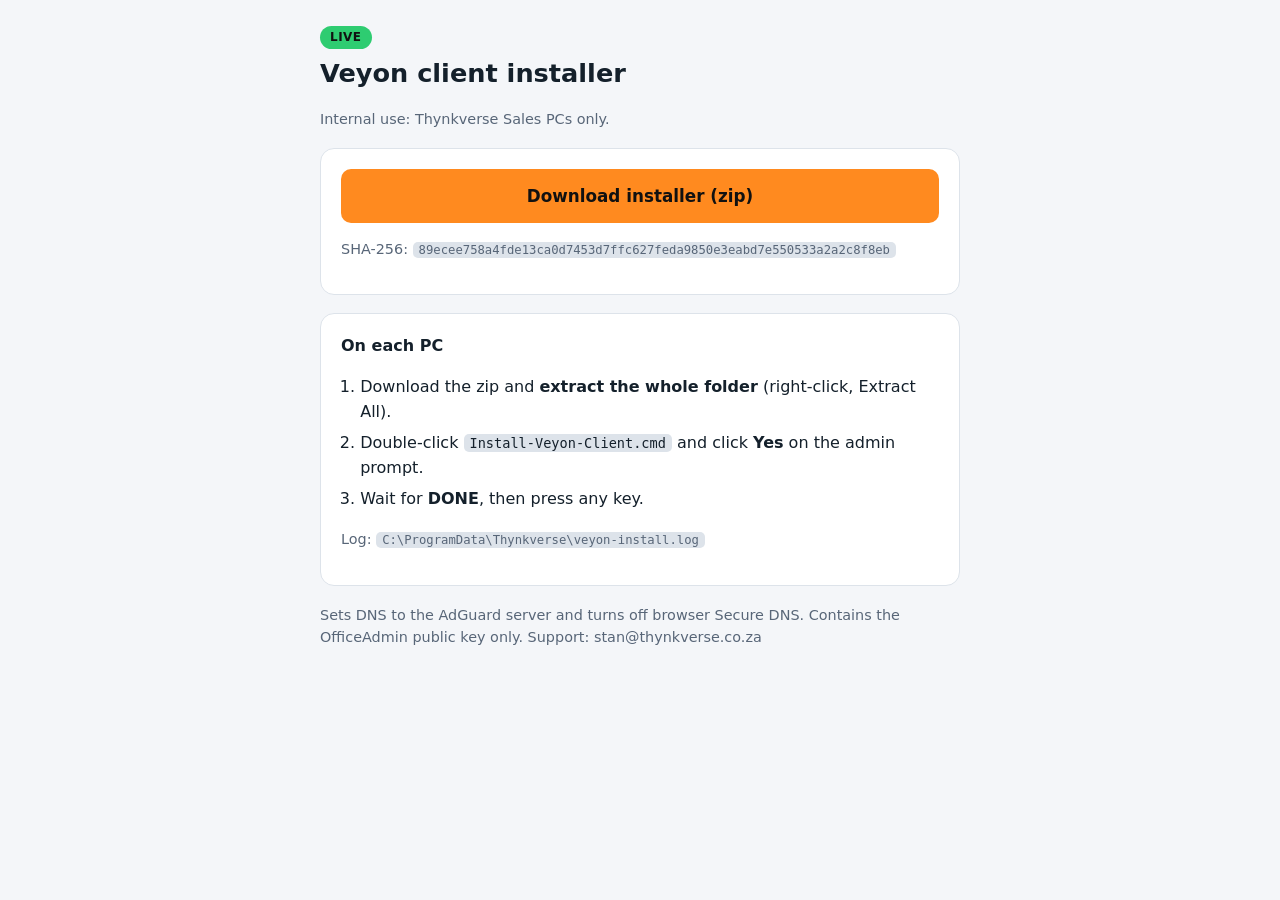
==== veyon/index.html @ 8b2f4b8e "Promote Veyon client installer page to v1.0 LIVE Co-Authored-By: Claude Sonnet 5 <noreply@anthropic." ====
<!doctype html>
<html lang="en">
<head>
<meta charset="utf-8">
<meta name="viewport" content="width=device-width,initial-scale=1">
<meta name="robots" content="noindex,nofollow">
<title>Veyon Client Installer (v1.0) | Thynkverse</title>
<style>
:root{--bg:#0f151d;--card:#17202b;--text:#e8edf3;--muted:#9aa8b8;--accent:#ff8a1f;--line:#26323f}
@media (prefers-color-scheme:light){:root{--bg:#f4f6f9;--card:#fff;--text:#14202b;--muted:#586678;--line:#dde3ea}}
*{box-sizing:border-box}body{margin:0;background:var(--bg);color:var(--text);font:16px/1.55 system-ui,Segoe UI,Arial,sans-serif;padding:24px 16px}
main{max-width:640px;margin:0 auto}h1{font-size:1.6rem;margin:.2em 0}.tag{display:inline-block;background:var(--accent);color:#111;font-weight:700;font-size:.75rem;padding:2px 10px;border-radius:99px;letter-spacing:.04em}
.card{background:var(--card);border:1px solid var(--line);border-radius:14px;padding:20px;margin:18px 0}
.btn{display:block;text-align:center;background:var(--accent);color:#111;font-weight:700;text-decoration:none;padding:14px 18px;border-radius:10px;font-size:1.05rem}
ol{padding-left:1.2em}li{margin:.4em 0}code{background:var(--line);padding:1px 6px;border-radius:5px;font-size:.85em;word-break:break-all}.muted{color:var(--muted);font-size:.9rem}
</style>
</head>
<body><main>
<span class="tag" style="background:#2ecc71">LIVE</span>
<h1>Veyon client installer</h1>
<p class="muted">Internal use: Thynkverse Sales PCs only.</p>
<div class="card">
<a class="btn" href="/veyon/ThynkverseVeyonClient-v1.0-LIVE.zip" download>Download installer (zip)</a>
<p class="muted">SHA-256: <code>89ecee758a4fde13ca0d7453d7ffc627feda9850e3eabd7e550533a2a2c8f8eb</code></p>
</div>
<div class="card">
<strong>On each PC</strong>
<ol>
<li>Download the zip and <b>extract the whole folder</b> (right-click, Extract All).</li>
<li>Double-click <code>Install-Veyon-Client.cmd</code> and click <b>Yes</b> on the admin prompt.</li>
<li>Wait for <b>DONE</b>, then press any key.</li>
</ol>
<p class="muted">Log: <code>C:\ProgramData\Thynkverse\veyon-install.log</code></p>
</div>
<p class="muted">Sets DNS to the AdGuard server and turns off browser Secure DNS. Contains the OfficeAdmin public key only. Support: stan@thynkverse.co.za</p>
</main></body></html>
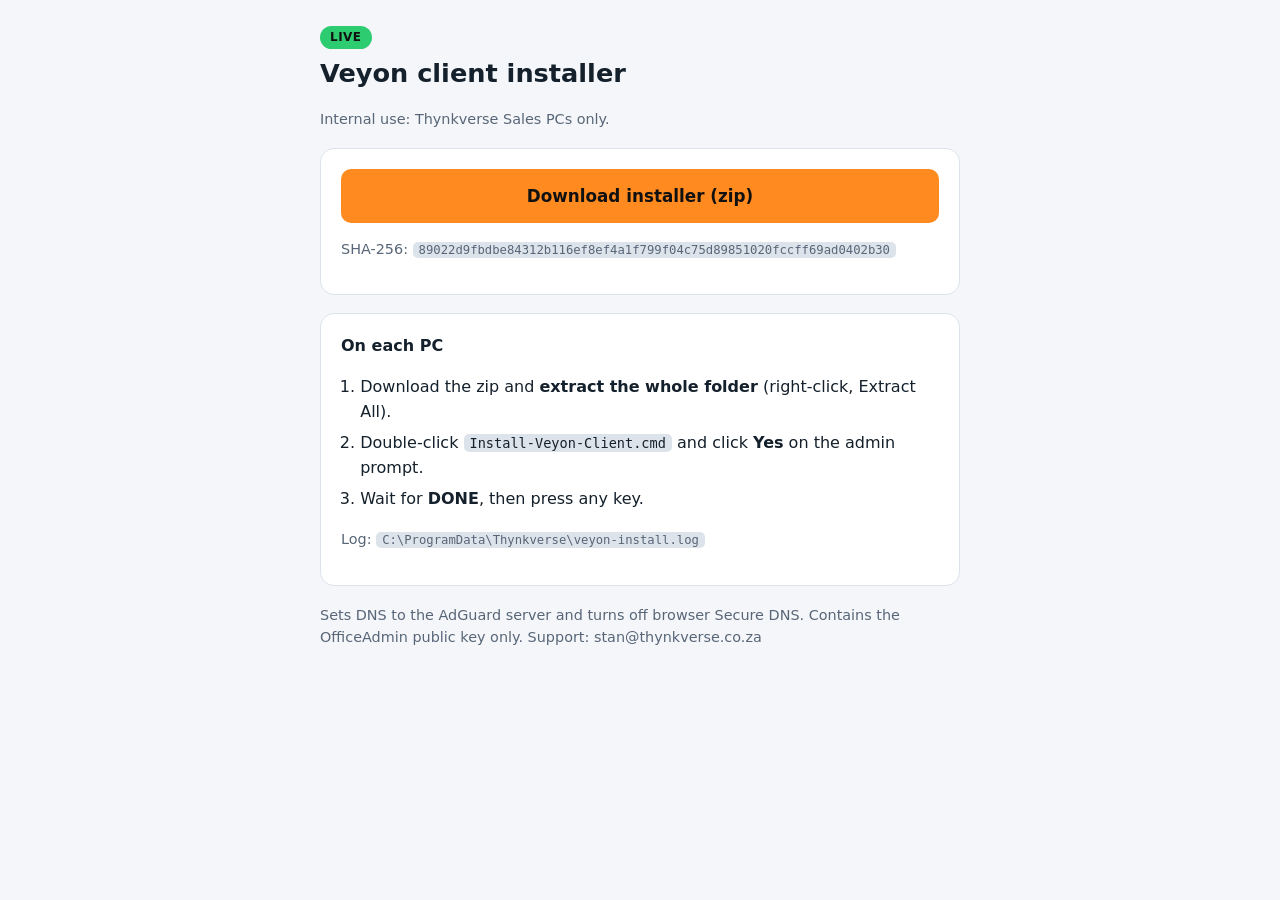
==== commit 250beba5: "Update Veyon installer page to v1.1 (window stays open on finish/error) Co-Authored-By: Claude Sonne" ====
--- a/veyon/index.html
+++ b/veyon/index.html
@@ -4,7 +4,7 @@
 <meta charset="utf-8">
 <meta name="viewport" content="width=device-width,initial-scale=1">
 <meta name="robots" content="noindex,nofollow">
-<title>Veyon Client Installer (v1.0) | Thynkverse</title>
+<title>Veyon Client Installer (v1.1) | Thynkverse</title>
 <style>
 :root{--bg:#0f151d;--card:#17202b;--text:#e8edf3;--muted:#9aa8b8;--accent:#ff8a1f;--line:#26323f}
 @media (prefers-color-scheme:light){:root{--bg:#f4f6f9;--card:#fff;--text:#14202b;--muted:#586678;--line:#dde3ea}}
@@ -20,8 +20,8 @@
 <h1>Veyon client installer</h1>
 <p class="muted">Internal use: Thynkverse Sales PCs only.</p>
 <div class="card">
-<a class="btn" href="/veyon/ThynkverseVeyonClient-v1.0-LIVE.zip" download>Download installer (zip)</a>
-<p class="muted">SHA-256: <code>89ecee758a4fde13ca0d7453d7ffc627feda9850e3eabd7e550533a2a2c8f8eb</code></p>
+<a class="btn" href="/veyon/ThynkverseVeyonClient-v1.1-LIVE.zip" download>Download installer (zip)</a>
+<p class="muted">SHA-256: <code>89022d9fbdbe84312b116ef8ef4a1f799f04c75d89851020fccff69ad0402b30</code></p>
 </div>
 <div class="card">
 <strong>On each PC</strong>
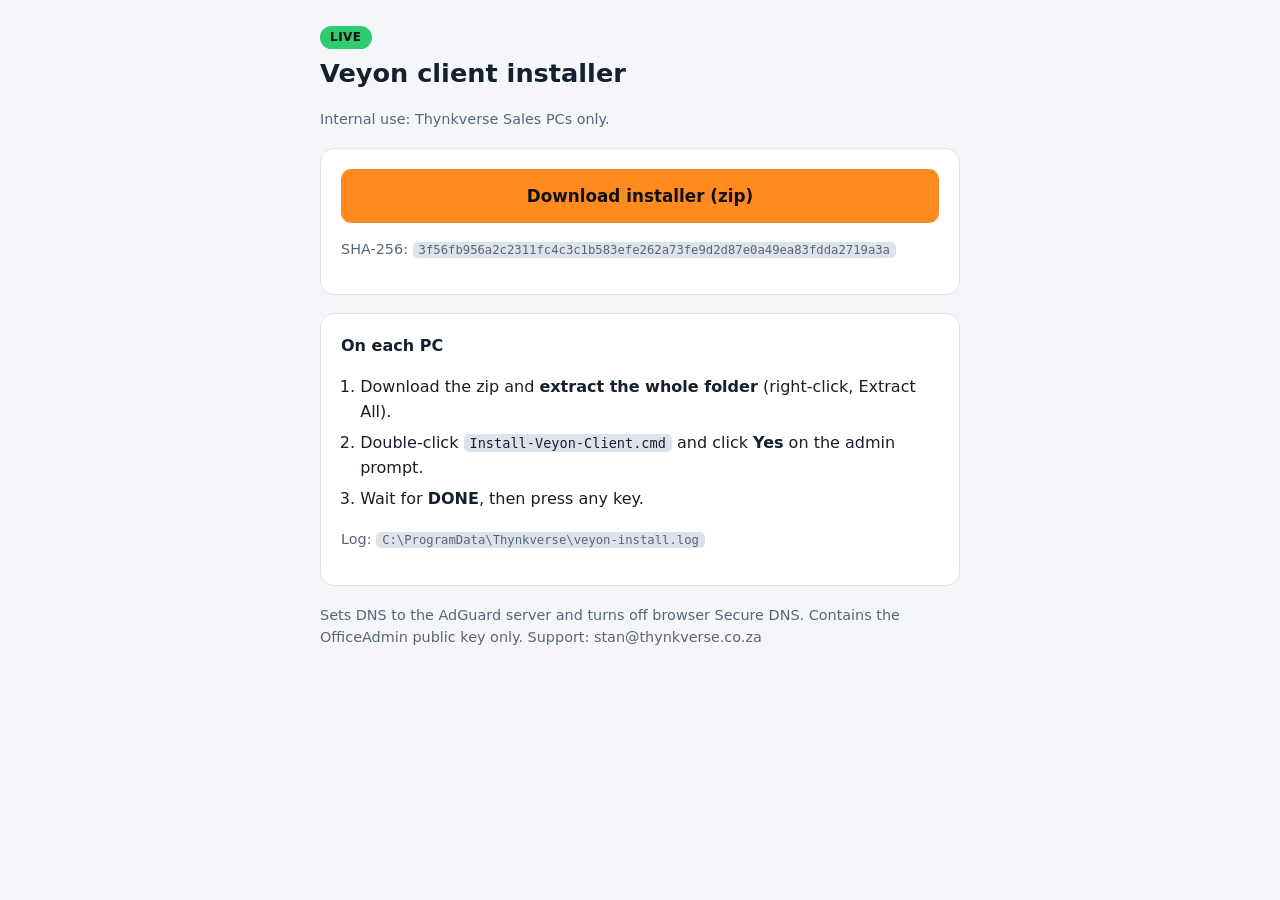
==== commit 020841ed: "Update Veyon installer page to v1.2 (retries the download, clearer fallback) Co-Authored-By: Claude " ====
--- a/veyon/index.html
+++ b/veyon/index.html
@@ -4,7 +4,7 @@
 <meta charset="utf-8">
 <meta name="viewport" content="width=device-width,initial-scale=1">
 <meta name="robots" content="noindex,nofollow">
-<title>Veyon Client Installer (v1.1) | Thynkverse</title>
+<title>Veyon Client Installer (v1.2) | Thynkverse</title>
 <style>
 :root{--bg:#0f151d;--card:#17202b;--text:#e8edf3;--muted:#9aa8b8;--accent:#ff8a1f;--line:#26323f}
 @media (prefers-color-scheme:light){:root{--bg:#f4f6f9;--card:#fff;--text:#14202b;--muted:#586678;--line:#dde3ea}}
@@ -20,8 +20,8 @@
 <h1>Veyon client installer</h1>
 <p class="muted">Internal use: Thynkverse Sales PCs only.</p>
 <div class="card">
-<a class="btn" href="/veyon/ThynkverseVeyonClient-v1.1-LIVE.zip" download>Download installer (zip)</a>
-<p class="muted">SHA-256: <code>89022d9fbdbe84312b116ef8ef4a1f799f04c75d89851020fccff69ad0402b30</code></p>
+<a class="btn" href="/veyon/ThynkverseVeyonClient-v1.2-LIVE.zip" download>Download installer (zip)</a>
+<p class="muted">SHA-256: <code>3f56fb956a2c2311fc4c3c1b583efe262a73fe9d2d87e0a49ea83fdda2719a3a</code></p>
 </div>
 <div class="card">
 <strong>On each PC</strong>
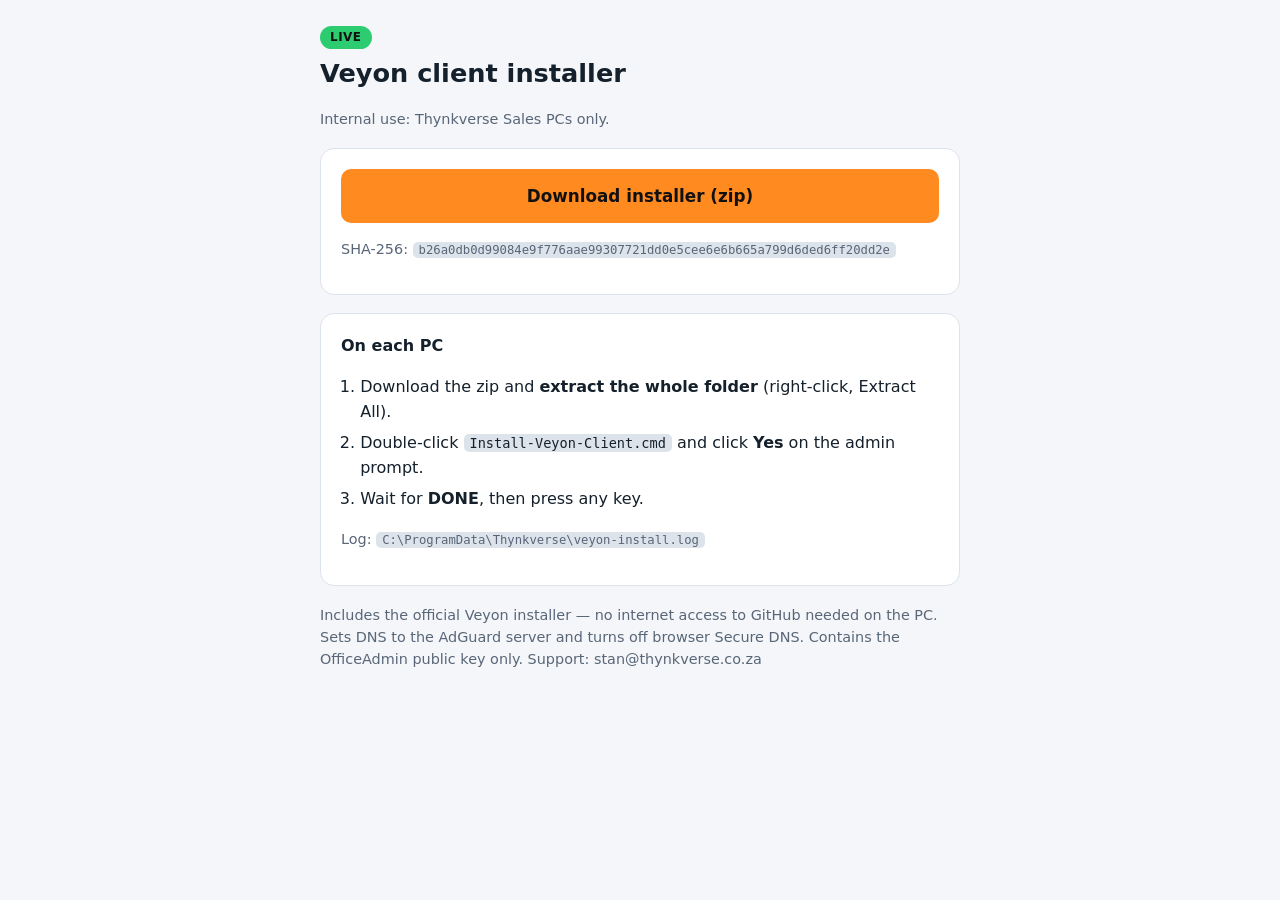
==== commit bc4380bd: "Update Veyon installer page to v1.3 (Veyon bundled, no GitHub download needed) Co-Authored-By: Claud" ====
--- a/veyon/index.html
+++ b/veyon/index.html
@@ -4,7 +4,7 @@
 <meta charset="utf-8">
 <meta name="viewport" content="width=device-width,initial-scale=1">
 <meta name="robots" content="noindex,nofollow">
-<title>Veyon Client Installer (v1.2) | Thynkverse</title>
+<title>Veyon Client Installer (v1.3) | Thynkverse</title>
 <style>
 :root{--bg:#0f151d;--card:#17202b;--text:#e8edf3;--muted:#9aa8b8;--accent:#ff8a1f;--line:#26323f}
 @media (prefers-color-scheme:light){:root{--bg:#f4f6f9;--card:#fff;--text:#14202b;--muted:#586678;--line:#dde3ea}}
@@ -20,8 +20,8 @@
 <h1>Veyon client installer</h1>
 <p class="muted">Internal use: Thynkverse Sales PCs only.</p>
 <div class="card">
-<a class="btn" href="/veyon/ThynkverseVeyonClient-v1.2-LIVE.zip" download>Download installer (zip)</a>
-<p class="muted">SHA-256: <code>3f56fb956a2c2311fc4c3c1b583efe262a73fe9d2d87e0a49ea83fdda2719a3a</code></p>
+<a class="btn" href="/veyon/ThynkverseVeyonClient-v1.3-LIVE.zip" download>Download installer (zip)</a>
+<p class="muted">SHA-256: <code>b26a0db0d99084e9f776aae99307721dd0e5cee6e6b665a799d6ded6ff20dd2e</code></p>
 </div>
 <div class="card">
 <strong>On each PC</strong>
@@ -32,5 +32,5 @@
 </ol>
 <p class="muted">Log: <code>C:\ProgramData\Thynkverse\veyon-install.log</code></p>
 </div>
-<p class="muted">Sets DNS to the AdGuard server and turns off browser Secure DNS. Contains the OfficeAdmin public key only. Support: stan@thynkverse.co.za</p>
+<p class="muted">Includes the official Veyon installer — no internet access to GitHub needed on the PC. Sets DNS to the AdGuard server and turns off browser Secure DNS. Contains the OfficeAdmin public key only. Support: stan@thynkverse.co.za</p>
 </main></body></html>
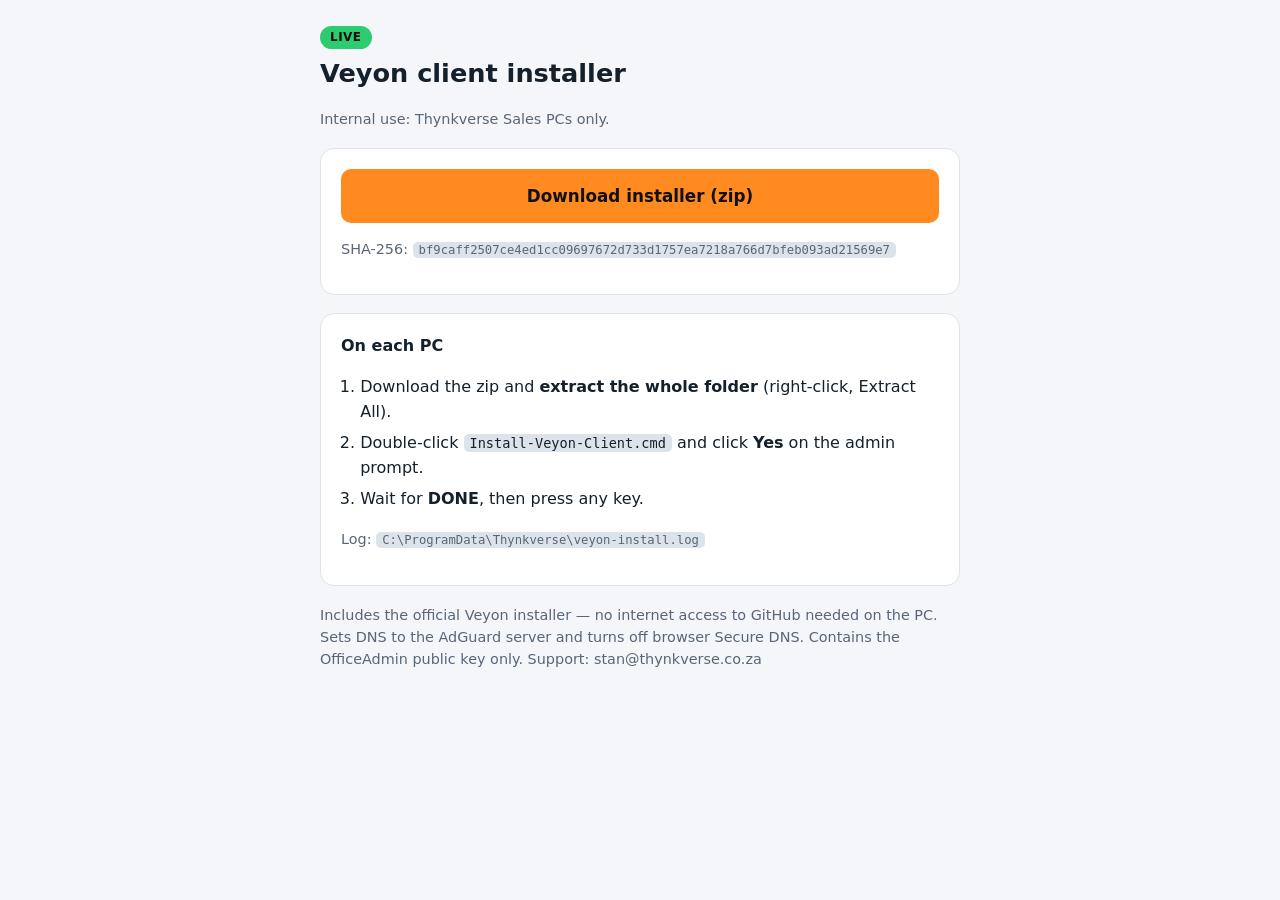
==== commit 2a7c566d: "Update Veyon installer page to v1.4 (fixes crash on empty hosts file) Co-Authored-By: Claude Sonnet " ====
--- a/veyon/index.html
+++ b/veyon/index.html
@@ -4,7 +4,7 @@
 <meta charset="utf-8">
 <meta name="viewport" content="width=device-width,initial-scale=1">
 <meta name="robots" content="noindex,nofollow">
-<title>Veyon Client Installer (v1.3) | Thynkverse</title>
+<title>Veyon Client Installer (v1.4) | Thynkverse</title>
 <style>
 :root{--bg:#0f151d;--card:#17202b;--text:#e8edf3;--muted:#9aa8b8;--accent:#ff8a1f;--line:#26323f}
 @media (prefers-color-scheme:light){:root{--bg:#f4f6f9;--card:#fff;--text:#14202b;--muted:#586678;--line:#dde3ea}}
@@ -20,8 +20,8 @@
 <h1>Veyon client installer</h1>
 <p class="muted">Internal use: Thynkverse Sales PCs only.</p>
 <div class="card">
-<a class="btn" href="/veyon/ThynkverseVeyonClient-v1.3-LIVE.zip" download>Download installer (zip)</a>
-<p class="muted">SHA-256: <code>b26a0db0d99084e9f776aae99307721dd0e5cee6e6b665a799d6ded6ff20dd2e</code></p>
+<a class="btn" href="/veyon/ThynkverseVeyonClient-v1.4-LIVE.zip" download>Download installer (zip)</a>
+<p class="muted">SHA-256: <code>bf9caff2507ce4ed1cc09697672d733d1757ea7218a766d7bfeb093ad21569e7</code></p>
 </div>
 <div class="card">
 <strong>On each PC</strong>
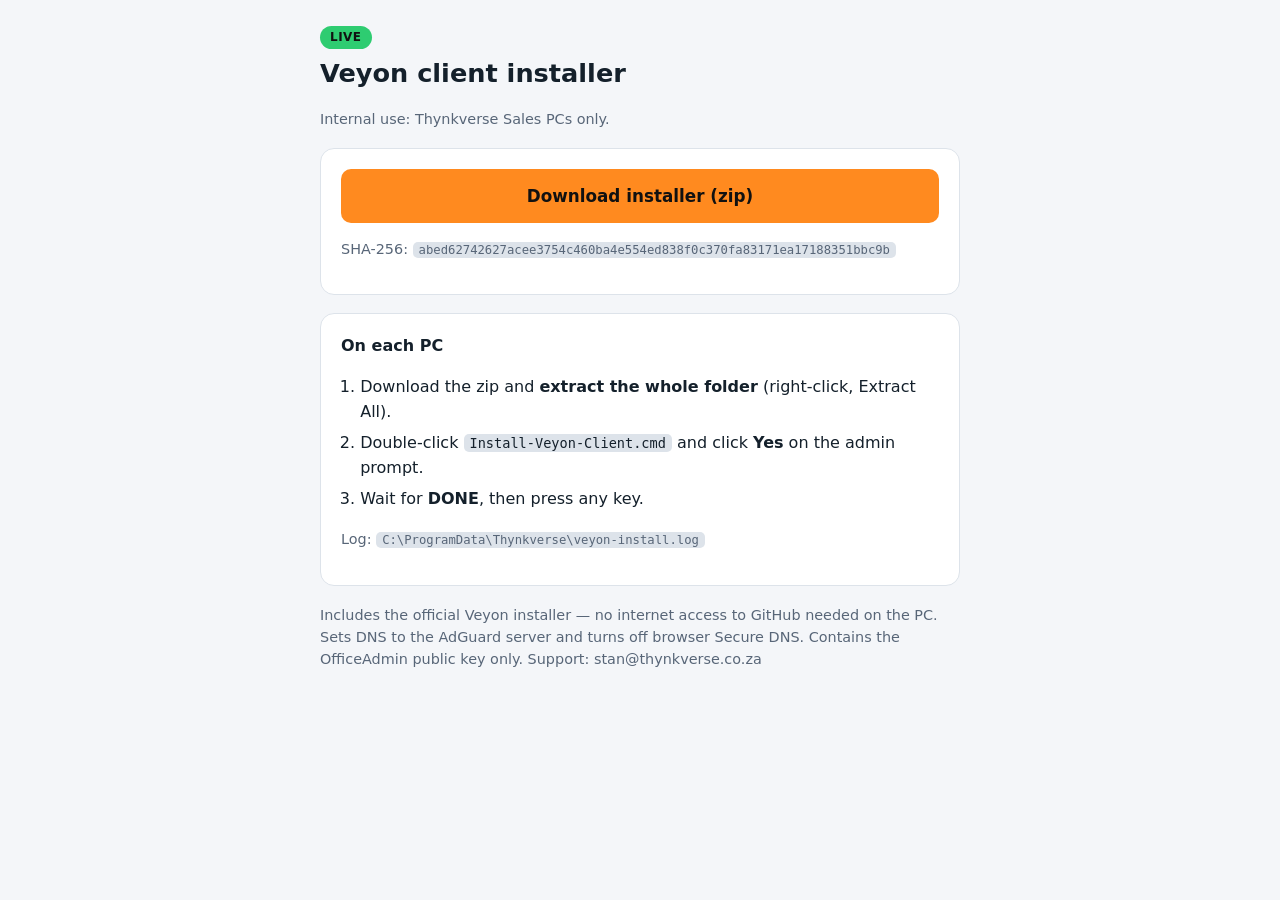
==== commit 03c68b37: "Update Veyon installer page to v1.5 (install can't be blocked by a DNS-step error anymore) Co-Author" ====
--- a/veyon/index.html
+++ b/veyon/index.html
@@ -4,7 +4,7 @@
 <meta charset="utf-8">
 <meta name="viewport" content="width=device-width,initial-scale=1">
 <meta name="robots" content="noindex,nofollow">
-<title>Veyon Client Installer (v1.4) | Thynkverse</title>
+<title>Veyon Client Installer (v1.5) | Thynkverse</title>
 <style>
 :root{--bg:#0f151d;--card:#17202b;--text:#e8edf3;--muted:#9aa8b8;--accent:#ff8a1f;--line:#26323f}
 @media (prefers-color-scheme:light){:root{--bg:#f4f6f9;--card:#fff;--text:#14202b;--muted:#586678;--line:#dde3ea}}
@@ -20,8 +20,8 @@
 <h1>Veyon client installer</h1>
 <p class="muted">Internal use: Thynkverse Sales PCs only.</p>
 <div class="card">
-<a class="btn" href="/veyon/ThynkverseVeyonClient-v1.4-LIVE.zip" download>Download installer (zip)</a>
-<p class="muted">SHA-256: <code>bf9caff2507ce4ed1cc09697672d733d1757ea7218a766d7bfeb093ad21569e7</code></p>
+<a class="btn" href="/veyon/ThynkverseVeyonClient-v1.5-LIVE.zip" download>Download installer (zip)</a>
+<p class="muted">SHA-256: <code>abed62742627acee3754c460ba4e554ed838f0c370fa83171ea17188351bbc9b</code></p>
 </div>
 <div class="card">
 <strong>On each PC</strong>
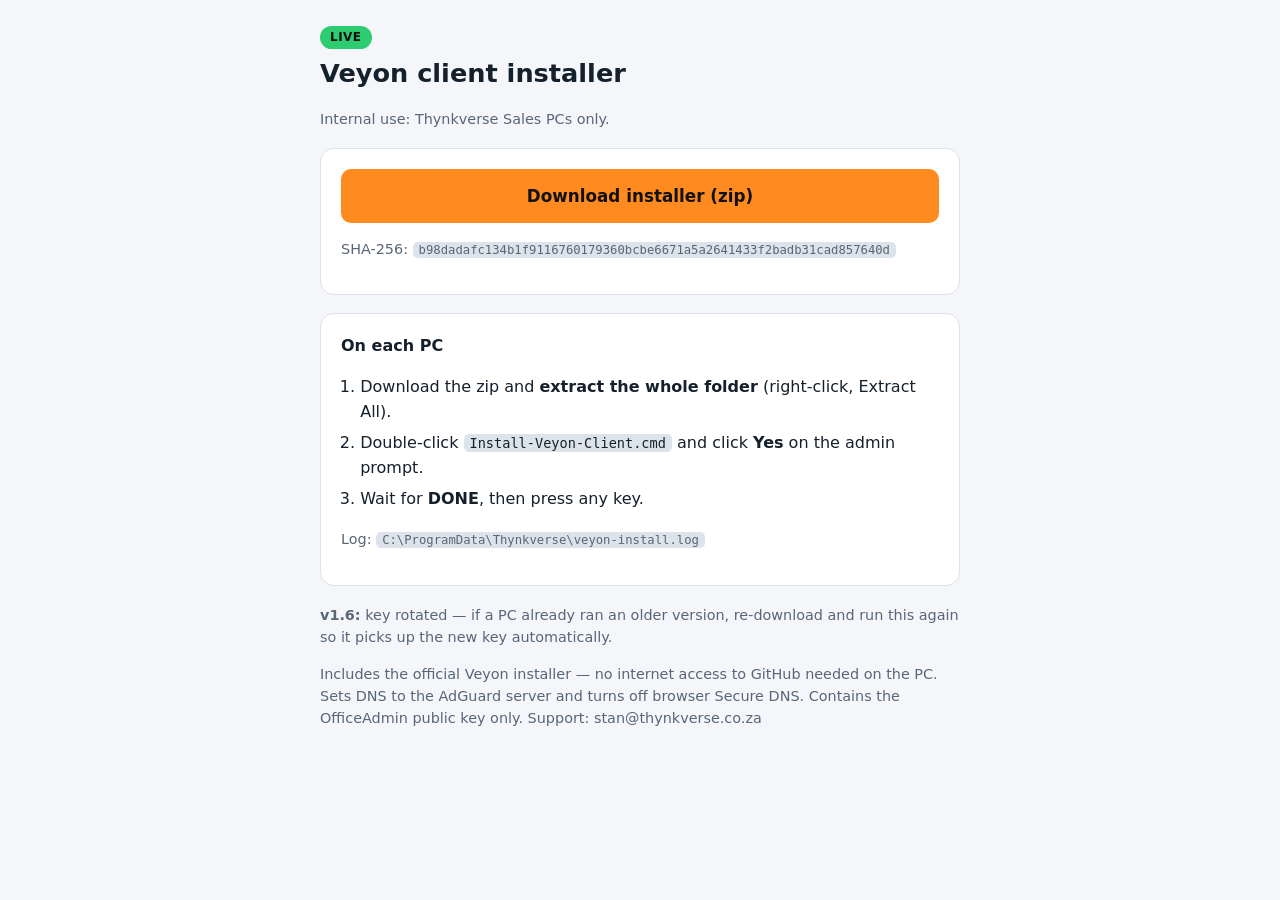
==== commit f1c04150: "Veyon installer v1.6: rotated OfficeAdmin key pair Client install now always refreshes the public ke" ====
--- a/veyon/index.html
+++ b/veyon/index.html
@@ -4,7 +4,7 @@
 <meta charset="utf-8">
 <meta name="viewport" content="width=device-width,initial-scale=1">
 <meta name="robots" content="noindex,nofollow">
-<title>Veyon Client Installer (v1.5) | Thynkverse</title>
+<title>Veyon Client Installer (v1.6) | Thynkverse</title>
 <style>
 :root{--bg:#0f151d;--card:#17202b;--text:#e8edf3;--muted:#9aa8b8;--accent:#ff8a1f;--line:#26323f}
 @media (prefers-color-scheme:light){:root{--bg:#f4f6f9;--card:#fff;--text:#14202b;--muted:#586678;--line:#dde3ea}}
@@ -20,8 +20,8 @@
 <h1>Veyon client installer</h1>
 <p class="muted">Internal use: Thynkverse Sales PCs only.</p>
 <div class="card">
-<a class="btn" href="/veyon/ThynkverseVeyonClient-v1.5-LIVE.zip" download>Download installer (zip)</a>
-<p class="muted">SHA-256: <code>abed62742627acee3754c460ba4e554ed838f0c370fa83171ea17188351bbc9b</code></p>
+<a class="btn" href="/veyon/ThynkverseVeyonClient-v1.6-LIVE.zip" download>Download installer (zip)</a>
+<p class="muted">SHA-256: <code>b98dadafc134b1f9116760179360bcbe6671a5a2641433f2badb31cad857640d</code></p>
 </div>
 <div class="card">
 <strong>On each PC</strong>
@@ -32,5 +32,6 @@
 </ol>
 <p class="muted">Log: <code>C:\ProgramData\Thynkverse\veyon-install.log</code></p>
 </div>
+<p class="muted"><b>v1.6:</b> key rotated — if a PC already ran an older version, re-download and run this again so it picks up the new key automatically.</p>
 <p class="muted">Includes the official Veyon installer — no internet access to GitHub needed on the PC. Sets DNS to the AdGuard server and turns off browser Secure DNS. Contains the OfficeAdmin public key only. Support: stan@thynkverse.co.za</p>
 </main></body></html>
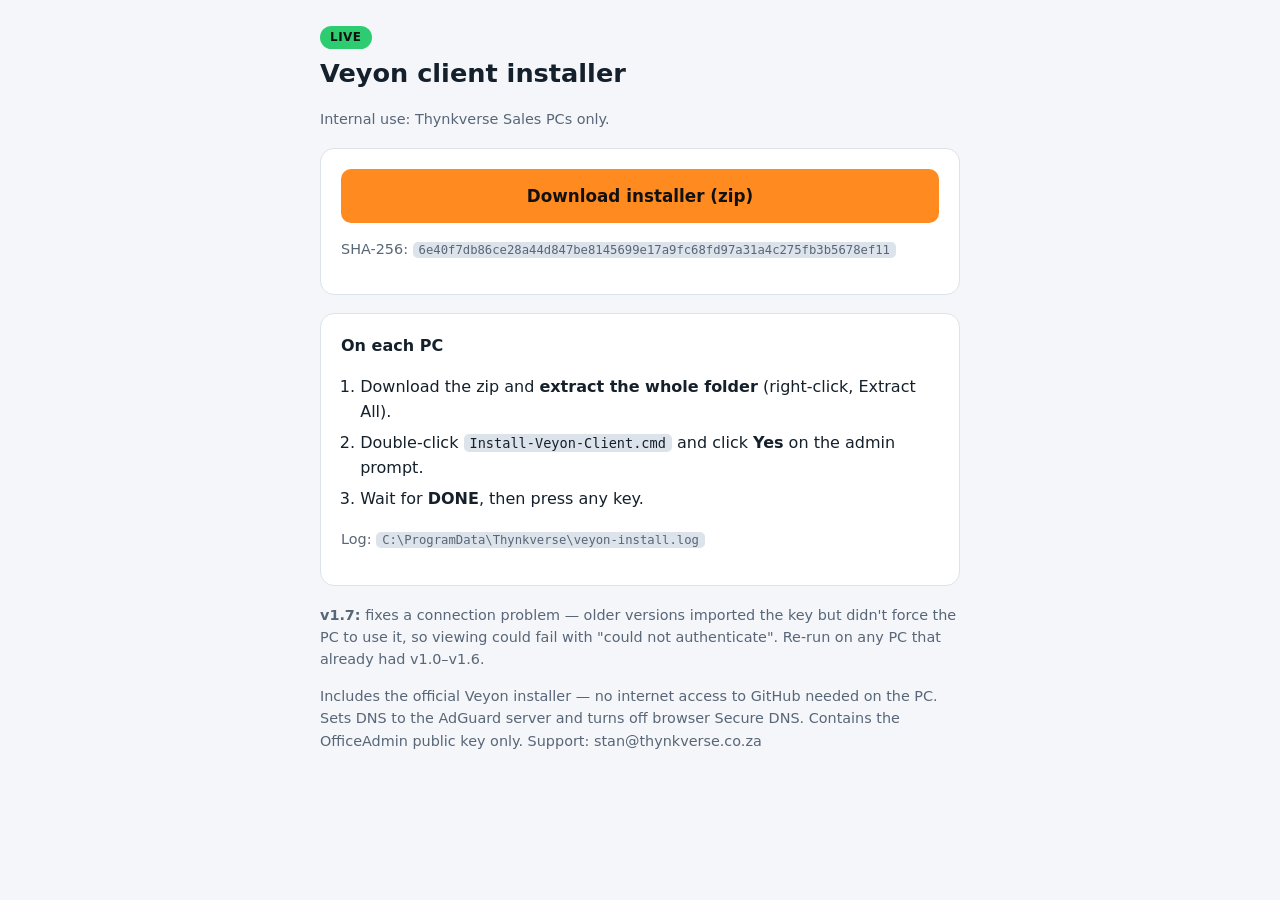
==== commit 5b386204: "Veyon installer v1.7: fix client auth method defaulting to logon Co-Authored-By: Claude Sonnet 5 <no" ====
--- a/veyon/index.html
+++ b/veyon/index.html
@@ -4,7 +4,7 @@
 <meta charset="utf-8">
 <meta name="viewport" content="width=device-width,initial-scale=1">
 <meta name="robots" content="noindex,nofollow">
-<title>Veyon Client Installer (v1.6) | Thynkverse</title>
+<title>Veyon Client Installer (v1.7) | Thynkverse</title>
 <style>
 :root{--bg:#0f151d;--card:#17202b;--text:#e8edf3;--muted:#9aa8b8;--accent:#ff8a1f;--line:#26323f}
 @media (prefers-color-scheme:light){:root{--bg:#f4f6f9;--card:#fff;--text:#14202b;--muted:#586678;--line:#dde3ea}}
@@ -20,8 +20,8 @@
 <h1>Veyon client installer</h1>
 <p class="muted">Internal use: Thynkverse Sales PCs only.</p>
 <div class="card">
-<a class="btn" href="/veyon/ThynkverseVeyonClient-v1.6-LIVE.zip" download>Download installer (zip)</a>
-<p class="muted">SHA-256: <code>b98dadafc134b1f9116760179360bcbe6671a5a2641433f2badb31cad857640d</code></p>
+<a class="btn" href="/veyon/ThynkverseVeyonClient-v1.7-LIVE.zip" download>Download installer (zip)</a>
+<p class="muted">SHA-256: <code>6e40f7db86ce28a44d847be8145699e17a9fc68fd97a31a4c275fb3b5678ef11</code></p>
 </div>
 <div class="card">
 <strong>On each PC</strong>
@@ -32,6 +32,6 @@
 </ol>
 <p class="muted">Log: <code>C:\ProgramData\Thynkverse\veyon-install.log</code></p>
 </div>
-<p class="muted"><b>v1.6:</b> key rotated — if a PC already ran an older version, re-download and run this again so it picks up the new key automatically.</p>
+<p class="muted"><b>v1.7:</b> fixes a connection problem — older versions imported the key but didn't force the PC to use it, so viewing could fail with "could not authenticate". Re-run on any PC that already had v1.0–v1.6.</p>
 <p class="muted">Includes the official Veyon installer — no internet access to GitHub needed on the PC. Sets DNS to the AdGuard server and turns off browser Secure DNS. Contains the OfficeAdmin public key only. Support: stan@thynkverse.co.za</p>
 </main></body></html>
